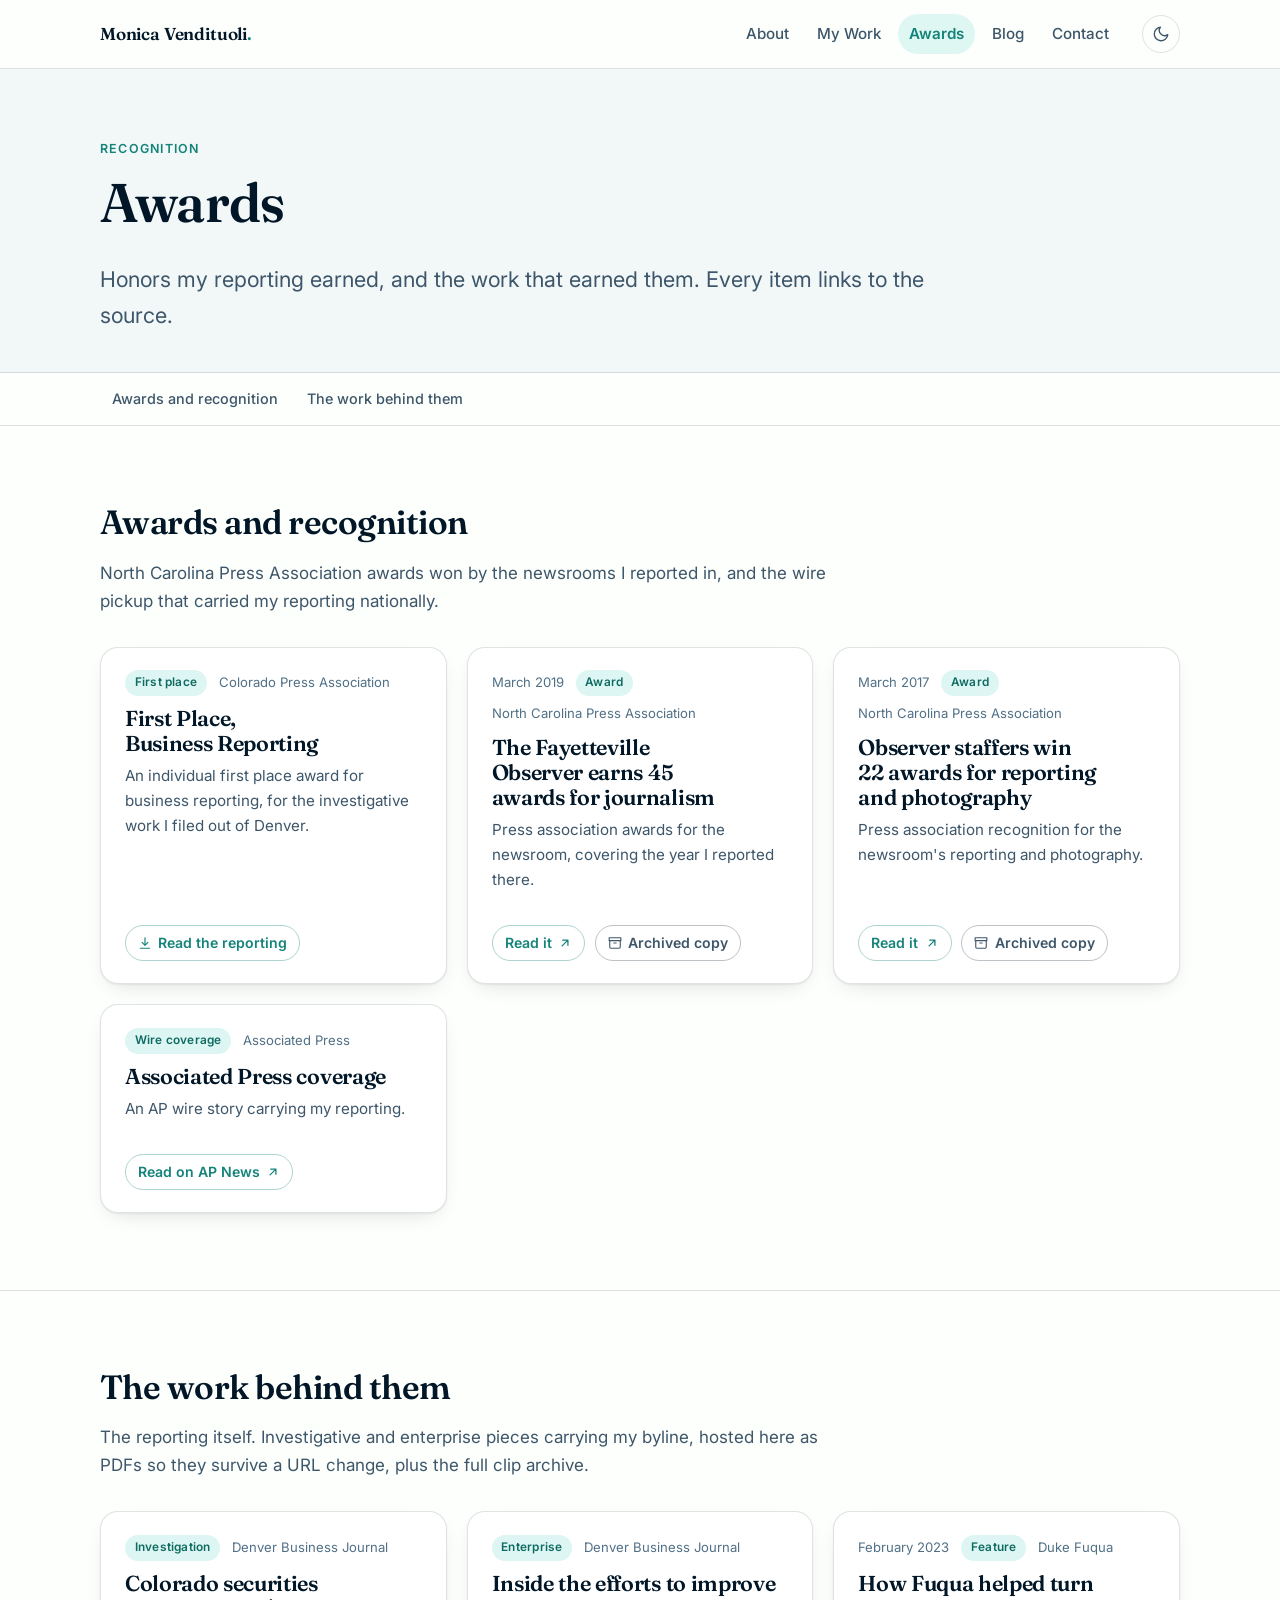
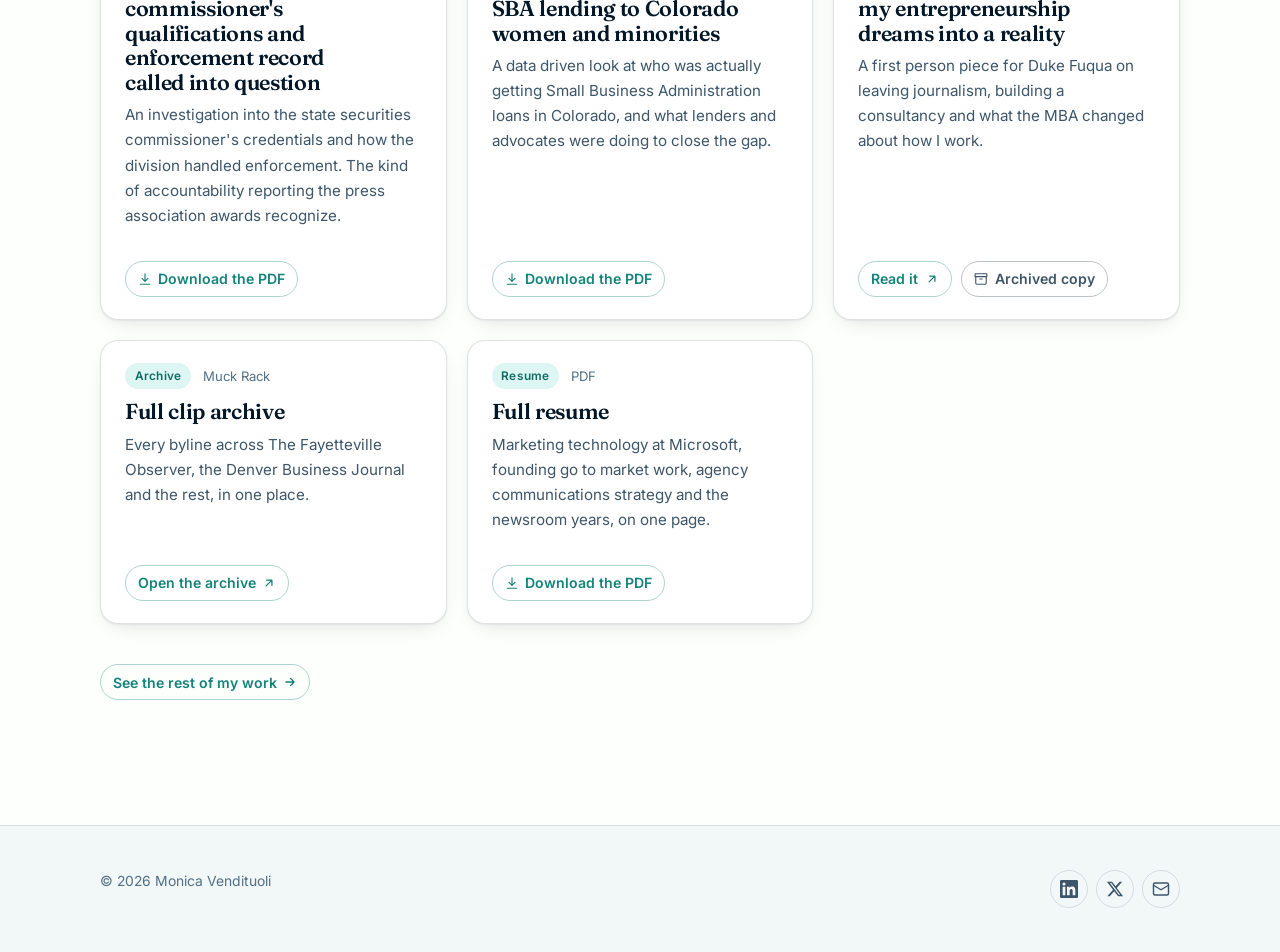
==== awards/index.html @ a5024b76 "Add files via upload" ====
<!DOCTYPE html>
<html lang="en">
<head>
<meta charset="utf-8">
<meta name="viewport" content="width=device-width, initial-scale=1">
<title>Awards, Monica Vendituoli</title>
<meta name="description" content="Awards and recognition for Monica Vendituoli's reporting, including North Carolina Press Association honors, Associated Press wire pickup, and the work behind them.">
<link rel="canonical" href="https://www.monicavendituoli.com/awards/">

<meta property="og:type" content="website">
<meta property="og:site_name" content="Monica Vendituoli">
<meta property="og:title" content="Awards, Monica Vendituoli">
<meta property="og:description" content="Awards and recognition for Monica Vendituoli's reporting, and the work behind them.">
<meta property="og:url" content="https://www.monicavendituoli.com/awards/">
<meta property="og:image" content="https://www.monicavendituoli.com/assets/img/monica.jpg">
<meta name="twitter:card" content="summary">

<link rel="icon" href="/assets/img/favicon.svg" type="image/svg+xml">
<link rel="preconnect" href="https://fonts.googleapis.com">
<link rel="preconnect" href="https://fonts.gstatic.com" crossorigin>
<link rel="stylesheet" href="https://fonts.googleapis.com/css2?family=Fraunces:opsz,wght@9..144,400;9..144,600;9..144,700&family=Inter:wght@400;500;600&display=swap">
<link rel="stylesheet" href="/assets/css/style.css?v=3">
<script>(function(){try{var t=localStorage.getItem('mv-theme');if(t==='dark'||t==='light')document.documentElement.setAttribute('data-theme',t);}catch(e){}})();</script>
</head>
<body>
<a class="skip-link" href="#main">Skip to content</a>

<header class="site-header">
  <div class="wrap">
    <nav class="nav" aria-label="Primary">
      <a class="nav__brand" href="/">Monica Vendituoli<span class="dot">.</span></a>
      <button class="nav__toggle" type="button" aria-expanded="false" aria-controls="nav-links" aria-label="Toggle menu">
        <svg viewBox="0 0 24 24" fill="none" stroke="currentColor" stroke-width="2" stroke-linecap="round" aria-hidden="true"><path d="M3 6h18M3 12h18M3 18h18"/></svg>
      </button>
      <button class="theme-toggle" type="button" aria-label="Switch to dark mode" aria-pressed="false">
        <svg class="icon-moon" viewBox="0 0 24 24" fill="none" stroke="currentColor" stroke-width="1.8" stroke-linecap="round" stroke-linejoin="round" aria-hidden="true"><path d="M21 12.79A9 9 0 1 1 11.21 3 7 7 0 0 0 21 12.79z"/></svg>
        <svg class="icon-sun" viewBox="0 0 24 24" fill="none" stroke="currentColor" stroke-width="1.8" stroke-linecap="round" stroke-linejoin="round" aria-hidden="true"><circle cx="12" cy="12" r="4"/><path d="M12 2v2M12 20v2M4.9 4.9l1.4 1.4M17.7 17.7l1.4 1.4M2 12h2M20 12h2M4.9 19.1l1.4-1.4M17.7 6.3l1.4-1.4"/></svg>
      </button>
      <ul class="nav__links" id="nav-links">
        <li><a href="/">About</a></li>
        <li><a href="/work/">My Work</a></li>
        <li><a href="/awards/" aria-current="page">Awards</a></li>
        <li><a href="/blog/">Blog</a></li>
        <li><a href="/#contact">Contact</a></li>
      </ul>
    </nav>
  </div>
</header>

<main id="main">
  <div class="page-head">
    <div class="wrap">
      <span class="eyebrow">Recognition</span>
      <h1>Awards</h1>
      <p>Honors my reporting earned, and the work that earned them. Every item links to the source.</p>
    </div>
  </div>

  <nav class="subnav" aria-label="Awards sections">
    <div class="wrap">
      <ul>
        <li><a href="#honors">Awards and recognition</a></li>
        <li><a href="#behind">The work behind them</a></li>
      </ul>
    </div>
  </nav>

  <section class="section anchor-offset" id="honors" aria-labelledby="honors-head">
    <div class="wrap">
      <div class="section__head">
        <h2 id="honors-head">Awards and recognition</h2>
        <p>North Carolina Press Association awards won by the newsrooms I reported in, and the wire pickup that carried my reporting nationally.</p>
      </div>
      <div class="grid">
        <article class="card">
          <div class="card__meta"><span class="tag">First place</span><span>Colorado Press Association</span></div>
          <h3>First Place, Business Reporting</h3>
          <p>An individual first place award for business reporting, for the investigative work I filed out of Denver.</p>
          <div class="card__foot">
            <a class="chip-link" href="/assets/files/journalism-colorado-securities-commissioner.pdf?v=2" target="_blank" rel="noopener"><svg viewBox="0 0 24 24" fill="none" stroke="currentColor" stroke-width="2" stroke-linecap="round" stroke-linejoin="round" aria-hidden="true"><path d="M12 3v12M7 11l5 5 5-5M4 21h16"/></svg>Read the reporting</a>
          </div>
        </article>
        <article class="card">
          <div class="card__meta"><time datetime="2019-03-22">March 2019</time><span class="tag">Award</span><span>North Carolina Press Association</span></div>
          <h3>The Fayetteville Observer earns 45 awards for journalism</h3>
          <p>Press association awards for the newsroom, covering the year I reported there.</p>
          <div class="card__foot">
            <a class="chip-link" href="https://www.fayobserver.com/story/news/2019/03/22/observer-earns-45-awards-for-journalism/5650749007/" target="_blank" rel="noopener">Read it<svg viewBox="0 0 24 24" fill="none" stroke="currentColor" stroke-width="2.2" stroke-linecap="round" stroke-linejoin="round" aria-hidden="true"><path d="M7 17 17 7M8 7h9v9"/></svg></a>
            <a class="chip-link chip-link--muted" href="https://web.archive.org/web/20220817011901/https://www.fayobserver.com/story/news/2019/03/22/observer-earns-45-awards-for-journalism/5650749007/" target="_blank" rel="noopener"><svg viewBox="0 0 24 24" fill="none" stroke="currentColor" stroke-width="1.9" stroke-linecap="round" stroke-linejoin="round" aria-hidden="true"><path d="M21 8v11a2 2 0 0 1-2 2H5a2 2 0 0 1-2-2V8M2 3h20v5H2zM10 12h4"/></svg>Archived copy</a>
          </div>
        </article>
          <article class="card">
          <div class="card__meta"><time datetime="2017-03-10">March 2017</time><span class="tag">Award</span><span>North Carolina Press Association</span></div>
          <h3>Observer staffers win 22 awards for reporting and photography</h3>
          <p>Press association recognition for the newsroom's reporting and photography.</p>
          <div class="card__foot">
            <a class="chip-link" href="https://www.fayobserver.com/story/news/2017/03/10/fayetteville-observer-staffers-win-22-awards-for-reporting-and-photography/21984492007/" target="_blank" rel="noopener">Read it<svg viewBox="0 0 24 24" fill="none" stroke="currentColor" stroke-width="2.2" stroke-linecap="round" stroke-linejoin="round" aria-hidden="true"><path d="M7 17 17 7M8 7h9v9"/></svg></a>
            <a class="chip-link chip-link--muted" href="https://web.archive.org/web/20220928231931/https://www.fayobserver.com/story/news/2017/03/10/fayetteville-observer-staffers-win-22-awards-for-reporting-and-photography/21984492007/" target="_blank" rel="noopener"><svg viewBox="0 0 24 24" fill="none" stroke="currentColor" stroke-width="1.9" stroke-linecap="round" stroke-linejoin="round" aria-hidden="true"><path d="M21 8v11a2 2 0 0 1-2 2H5a2 2 0 0 1-2-2V8M2 3h20v5H2zM10 12h4"/></svg>Archived copy</a>
          </div>
        </article>
          <article class="card">
          <div class="card__meta"><span class="tag">Wire coverage</span><span>Associated Press</span></div>
          <h3>Associated Press coverage</h3>
          <p>An AP wire story carrying my reporting.</p>
          <div class="card__foot">
            <a class="chip-link" href="https://apnews.com/general-news-92e2d8ce42274e5898514473f7bfad57" target="_blank" rel="noopener">Read on AP News<svg viewBox="0 0 24 24" fill="none" stroke="currentColor" stroke-width="2.2" stroke-linecap="round" stroke-linejoin="round" aria-hidden="true"><path d="M7 17 17 7M8 7h9v9"/></svg></a>
          </div>
        </article>
      </div>
    </div>
  </section>

  <section class="section anchor-offset" id="behind" aria-labelledby="behind-head">
    <div class="wrap">
      <div class="section__head">
        <h2 id="behind-head">The work behind them</h2>
        <p>The reporting itself. Investigative and enterprise pieces carrying my byline, hosted here as PDFs so they survive a URL change, plus the full clip archive.</p>
      </div>
      <div class="grid">

        <article class="card">
          <div class="card__meta"><span class="tag">Investigation</span><span>Denver Business Journal</span></div>
          <h3>Colorado securities commissioner's qualifications and enforcement record called into question</h3>
          <p>An investigation into the state securities commissioner's credentials and how the division handled enforcement. The kind of accountability reporting the press association awards recognize.</p>
          <div class="card__foot">
            <a class="chip-link" href="/assets/files/journalism-colorado-securities-commissioner.pdf?v=2" target="_blank" rel="noopener"><svg viewBox="0 0 24 24" fill="none" stroke="currentColor" stroke-width="2" stroke-linecap="round" stroke-linejoin="round" aria-hidden="true"><path d="M12 3v12M7 11l5 5 5-5M4 21h16"/></svg>Download the PDF</a>
          </div>
        </article>

        <article class="card">
          <div class="card__meta"><span class="tag">Enterprise</span><span>Denver Business Journal</span></div>
          <h3>Inside the efforts to improve SBA lending to Colorado women and minorities</h3>
          <p>A data driven look at who was actually getting Small Business Administration loans in Colorado, and what lenders and advocates were doing to close the gap.</p>
          <div class="card__foot">
            <a class="chip-link" href="/assets/files/journalism-sba-lending-colorado.pdf?v=2" target="_blank" rel="noopener"><svg viewBox="0 0 24 24" fill="none" stroke="currentColor" stroke-width="2" stroke-linecap="round" stroke-linejoin="round" aria-hidden="true"><path d="M12 3v12M7 11l5 5 5-5M4 21h16"/></svg>Download the PDF</a>
          </div>
        </article>

        <article class="card">
          <div class="card__meta"><time datetime="2023-02-21">February 2023</time><span class="tag">Feature</span><span>Duke Fuqua</span></div>
          <h3>How Fuqua helped turn my entrepreneurship dreams into a reality</h3>
          <p>A first person piece for Duke Fuqua on leaving journalism, building a consultancy and what the MBA changed about how I work.</p>
          <div class="card__foot">
            <a class="chip-link" href="https://blogs.fuqua.duke.edu/duke-mba/2023/02/21/monica-vendituoli/how-fuqua-helped-turn-my-entrepreneurship-dreams-into-a-reality" target="_blank" rel="noopener">Read it<svg viewBox="0 0 24 24" fill="none" stroke="currentColor" stroke-width="2.2" stroke-linecap="round" stroke-linejoin="round" aria-hidden="true"><path d="M7 17 17 7M8 7h9v9"/></svg></a>
            <a class="chip-link chip-link--muted" href="https://web.archive.org/web/20260313174209/https://blogs.fuqua.duke.edu/duke-mba/2023/02/21/monica-vendituoli/how-fuqua-helped-turn-my-entrepreneurship-dreams-into-a-reality" target="_blank" rel="noopener"><svg viewBox="0 0 24 24" fill="none" stroke="currentColor" stroke-width="1.9" stroke-linecap="round" stroke-linejoin="round" aria-hidden="true"><path d="M21 8v11a2 2 0 0 1-2 2H5a2 2 0 0 1-2-2V8M2 3h20v5H2zM10 12h4"/></svg>Archived copy</a>
          </div>
        </article>

        <article class="card">
          <div class="card__meta"><span class="tag">Archive</span><span>Muck Rack</span></div>
          <h3>Full clip archive</h3>
          <p>Every byline across The Fayetteville Observer, the Denver Business Journal and the rest, in one place.</p>
          <div class="card__foot">
            <a class="chip-link" href="https://muckrack.com/mvendituoli/articles" target="_blank" rel="noopener">Open the archive<svg viewBox="0 0 24 24" fill="none" stroke="currentColor" stroke-width="2.2" stroke-linecap="round" stroke-linejoin="round" aria-hidden="true"><path d="M7 17 17 7M8 7h9v9"/></svg></a>
          </div>
        </article>


        <article class="card">
          <div class="card__meta"><span class="tag">Resume</span><span>PDF</span></div>
          <h3>Full resume</h3>
          <p>Marketing technology at Microsoft, founding go to market work, agency communications strategy and the newsroom years, on one page.</p>
          <div class="card__foot">
            <a class="chip-link" href="/assets/files/monica-vendituoli-resume.pdf?v=1" download><svg viewBox="0 0 24 24" fill="none" stroke="currentColor" stroke-width="2" stroke-linecap="round" stroke-linejoin="round" aria-hidden="true"><path d="M12 3v12M7 11l5 5 5-5M4 21h16"/></svg>Download the PDF</a>
          </div>
        </article>
      </div>
      <p style="margin-top:2.5rem">
        <a class="chip-link" href="/work/">See the rest of my work<svg viewBox="0 0 24 24" fill="none" stroke="currentColor" stroke-width="2.2" stroke-linecap="round" stroke-linejoin="round" aria-hidden="true"><path d="M5 12h14M13 6l6 6-6 6"/></svg></a>
      </p>
    </div>
  </section>
</main>

<footer class="site-footer">
  <div class="wrap footer__inner">
    <p class="footer__meta">&copy; <span data-year>2026</span> Monica Vendituoli</p>
    <div class="footer__social">
      <a href="https://www.linkedin.com/in/monicavendituoli/" target="_blank" rel="noopener me" aria-label="LinkedIn"><svg viewBox="0 0 24 24" fill="currentColor" aria-hidden="true"><path d="M20.45 20.45h-3.56v-5.57c0-1.33-.02-3.04-1.85-3.04-1.85 0-2.14 1.45-2.14 2.94v5.67H9.34V9h3.42v1.56h.05a3.75 3.75 0 0 1 3.37-1.85c3.6 0 4.27 2.37 4.27 5.46zM5.34 7.43a2.07 2.07 0 1 1 0-4.14 2.07 2.07 0 0 1 0 4.14zM7.12 20.45H3.55V9h3.57zM22.22 0H1.77C.79 0 0 .77 0 1.72v20.56C0 23.23.79 24 1.77 24h20.45c.98 0 1.78-.77 1.78-1.72V1.72C24 .77 23.2 0 22.22 0z"/></svg></a>
      <a href="https://x.com/mvendituoli" target="_blank" rel="noopener me" aria-label="X"><svg viewBox="0 0 24 24" fill="currentColor" aria-hidden="true"><path d="M18.24 2.25h3.31l-7.23 8.26 8.5 11.24h-6.65l-5.22-6.82-5.96 6.82H1.68l7.73-8.84L1.25 2.25h6.82l4.71 6.23zm-1.16 17.52h1.83L7.08 4.13H5.11z"/></svg></a>
      <a href="mailto:monica.a.vendituoli@gmail.com" aria-label="Email"><svg viewBox="0 0 24 24" fill="none" stroke="currentColor" stroke-width="1.9" stroke-linecap="round" stroke-linejoin="round" aria-hidden="true"><rect x="2" y="4" width="20" height="16" rx="2"/><path d="m2 7 10 6 10-6"/></svg></a>
    </div>
  </div>
</footer>

<script src="/assets/js/main.js?v=2" defer></script>
</body>
</html>
---- assets/css/style.css ----
/* ==========================================================================
   monicavendituoli.com
   Palette: https://coolors.co/palette/011627-fdfffc-2ec4b6-e71d36-ff9f1c
   ========================================================================== */

:root {
  /* Brand ramp */
  --ink-900:   #011627;  /* rich black */
  --paper:     #fdfffc;  /* baby powder */
  --teal:      #2ec4b6;  /* tiffany blue */
  --red:       #e71d36;  /* rose red */
  --orange:    #ff9f1c;  /* orange peel */

  /* Semantic tokens, light (default) */
  --bg:           #fdfffc;
  --bg-raised:    #ffffff;
  --bg-sunken:    #f2f7f8;
  --text:         #011627;
  --text-muted:   #3d566a;
  --text-subtle:  #517086;
  --accent:       #14837a;   /* teal darkened to 4.58:1 for link text */
  --accent-hover: #0f7268;
  --accent-soft:  rgba(46, 196, 182, 0.14);
  --rule:         rgba(1, 22, 39, 0.12);
  --rule-strong:  rgba(1, 22, 39, 0.26);
  --tag-bg:       rgba(46, 196, 182, 0.16);
  --tag-text:     #0f6b62;
  --shadow:       0 1px 2px rgba(1,22,39,.06), 0 8px 24px -12px rgba(1,22,39,.20);
  --shadow-lift:  0 2px 4px rgba(1,22,39,.08), 0 18px 40px -18px rgba(1,22,39,.32);
  --focus:        #14837a;

  /* Type */
  --font-display: "Fraunces", "Iowan Old Style", "Palatino Linotype", Palatino, Georgia, serif;
  --font-body: "Inter", -apple-system, BlinkMacSystemFont, "Segoe UI", Roboto, Helvetica, Arial, sans-serif;

  /* Layout */
  --measure: 68ch;
  --page: 1080px;
  --page-narrow: 760px;
  --radius: 12px;
  --radius-lg: 18px;
  --step: clamp(1rem, 0.6rem + 1.2vw, 1.35rem);
}

/* Shared dark values, used by both the system preference and the toggle */
@media (prefers-color-scheme: dark) {
  :root:not([data-theme="light"]) {
    --bg:           #011627;
    --bg-raised:    #07202f;
    --bg-sunken:    #010f1c;
    --text:         #fdfffc;
    --text-muted:   #b8c9d4;
    --text-subtle:  #8fa6b5;
    --accent:       #2ec4b6;
    --accent-hover: #4ad4c7;
    --accent-soft:  rgba(46, 196, 182, 0.18);
    --rule:         rgba(253, 255, 252, 0.15);
    --rule-strong:  rgba(253, 255, 252, 0.30);
    --tag-bg:       rgba(46, 196, 182, 0.18);
    --tag-text:     #6fded2;
    --shadow:       0 1px 2px rgba(0,0,0,.40), 0 8px 24px -12px rgba(0,0,0,.65);
    --shadow-lift:  0 2px 4px rgba(0,0,0,.45), 0 18px 40px -18px rgba(0,0,0,.75);
    --focus:        #2ec4b6;
  }
}

:root[data-theme="dark"] {
  --bg:           #011627;
  --bg-raised:    #07202f;
  --bg-sunken:    #010f1c;
  --text:         #fdfffc;
  --text-muted:   #b8c9d4;
  --text-subtle:  #8fa6b5;
  --accent:       #2ec4b6;
  --accent-hover: #4ad4c7;
  --accent-soft:  rgba(46, 196, 182, 0.18);
  --rule:         rgba(253, 255, 252, 0.15);
  --rule-strong:  rgba(253, 255, 252, 0.30);
  --tag-bg:       rgba(46, 196, 182, 0.18);
  --tag-text:     #6fded2;
  --shadow:       0 1px 2px rgba(0,0,0,.40), 0 8px 24px -12px rgba(0,0,0,.65);
  --shadow-lift:  0 2px 4px rgba(0,0,0,.45), 0 18px 40px -18px rgba(0,0,0,.75);
  --focus:        #2ec4b6;
}

/* --------------------------------------------------------------------------
   Reset & base
   -------------------------------------------------------------------------- */

*, *::before, *::after { box-sizing: border-box; }

html {
  -webkit-text-size-adjust: 100%;
  scroll-behavior: smooth;
  scroll-padding-top: 132px;
}

@media (prefers-reduced-motion: reduce) {
  html { scroll-behavior: auto; }
  *, *::before, *::after {
    animation-duration: .001ms !important;
    transition-duration: .001ms !important;
  }
}

body {
  margin: 0;
  background: var(--bg);
  color: var(--text);
  font-family: var(--font-body);
  font-size: clamp(1rem, .97rem + .15vw, 1.0625rem);
  line-height: 1.65;
  -webkit-font-smoothing: antialiased;
  text-rendering: optimizeLegibility;
  transition: background-color .25s ease, color .25s ease;
}

img { max-width: 100%; height: auto; display: block; }

h1, h2, h3, h4 {
  font-family: var(--font-display);
  font-weight: 600;
  line-height: 1.15;
  letter-spacing: -0.015em;
  margin: 0 0 .5em;
  text-wrap: balance;
}

h1 { font-size: clamp(2.1rem, 1.5rem + 2.6vw, 3.4rem); }
h2 { font-size: clamp(1.55rem, 1.25rem + 1.2vw, 2.1rem); }
h3 { font-size: clamp(1.15rem, 1.05rem + .45vw, 1.35rem); }

p { margin: 0 0 1.1em; }
p:last-child { margin-bottom: 0; }

a {
  color: var(--accent);
  text-decoration-color: color-mix(in srgb, var(--accent) 45%, transparent);
  text-underline-offset: 3px;
  transition: color .15s ease, text-decoration-color .15s ease;
}
a:hover { color: var(--accent-hover); text-decoration-color: currentColor; }

:focus-visible {
  outline: 2.5px solid var(--focus);
  outline-offset: 3px;
  border-radius: 4px;
}

hr {
  border: 0;
  border-top: 1px solid var(--rule);
  margin: 3rem 0;
}

::selection { background: var(--accent-soft); }

/* --------------------------------------------------------------------------
   Layout primitives
   -------------------------------------------------------------------------- */

.wrap {
  width: min(100% - 2.5rem, var(--page));
  margin-inline: auto;
}
.wrap--narrow { width: min(100% - 2.5rem, var(--page-narrow)); }

.section { padding-block: clamp(3rem, 6vw, 5rem); }
.section + .section { border-top: 1px solid var(--rule); }

.skip-link {
  position: absolute;
  left: -9999px;
  top: 0;
  background: var(--accent);
  color: #fff;
  padding: .7rem 1.1rem;
  border-radius: 0 0 var(--radius) 0;
  z-index: 200;
  font-weight: 600;
}
.skip-link:focus { left: 0; color: #fff; }

/* --------------------------------------------------------------------------
   Header / nav
   -------------------------------------------------------------------------- */

.site-header {
  position: sticky;
  top: 0;
  z-index: 100;
  background: color-mix(in srgb, var(--bg) 88%, transparent);
  backdrop-filter: saturate(180%) blur(12px);
  -webkit-backdrop-filter: saturate(180%) blur(12px);
  border-bottom: 1px solid var(--rule);
}

.nav {
  display: flex;
  align-items: center;
  gap: 1rem;
  min-height: 68px;
}

.nav__brand {
  font-family: var(--font-display);
  font-weight: 600;
  font-size: 1.08rem;
  letter-spacing: -0.01em;
  color: var(--text);
  text-decoration: none;
  margin-right: auto;
  padding: .3rem 0;
}
.nav__brand:hover { color: var(--accent); }
.nav__brand .dot { color: var(--accent); }

.nav__links {
  order: 2;
  display: flex;
  align-items: center;
  gap: .35rem;
  list-style: none;
  margin: 0;
  padding: 0;
}

.nav__links a {
  display: block;
  padding: .45rem .7rem;
  border-radius: 999px;
  color: var(--text-muted);
  text-decoration: none;
  font-size: .95rem;
  font-weight: 500;
  transition: background-color .15s ease, color .15s ease;
}
.nav__links a:hover { background: var(--tag-bg); color: var(--text); }
.nav__links a[aria-current="page"] {
  color: var(--accent);
  background: var(--accent-soft);
  font-weight: 600;
}

.theme-toggle {
  order: 3;
  display: inline-grid;
  place-items: center;
  width: 38px;
  height: 38px;
  margin-left: .35rem;
  border: 1px solid var(--rule);
  border-radius: 999px;
  background: transparent;
  color: var(--text-muted);
  cursor: pointer;
  transition: background-color .15s ease, color .15s ease, border-color .15s ease;
}
.theme-toggle:hover { background: var(--tag-bg); color: var(--text); border-color: var(--rule-strong); }
.theme-toggle svg { width: 18px; height: 18px; }
.theme-toggle .icon-sun { display: none; }
:root[data-theme="dark"] .theme-toggle .icon-sun { display: block; }
:root[data-theme="dark"] .theme-toggle .icon-moon { display: none; }
@media (prefers-color-scheme: dark) {
  :root:not([data-theme="light"]) .theme-toggle .icon-sun { display: block; }
  :root:not([data-theme="light"]) .theme-toggle .icon-moon { display: none; }
}

.nav__toggle {
  display: none;
  width: 38px; height: 38px;
  border: 1px solid var(--rule);
  border-radius: 10px;
  background: transparent;
  color: var(--text);
  cursor: pointer;
  place-items: center;
}
.nav__toggle svg { width: 20px; height: 20px; }

@media (max-width: 700px) {
  .nav__toggle { display: grid; order: 3; }
  .theme-toggle { order: 2; margin-left: 0; }
  .nav__brand { order: 1; }
  .nav__links {
    order: 4;
    flex-basis: 100%;
    flex-direction: column;
    align-items: stretch;
    gap: .1rem;
    padding-bottom: .8rem;
  }
  .nav { flex-wrap: wrap; padding-block: .6rem; }
  .nav__links[hidden] { display: none; }
  .nav__links a { padding: .6rem .8rem; border-radius: 8px; }
}

/* --------------------------------------------------------------------------
   Hero (About page)
   -------------------------------------------------------------------------- */

.hero {
  padding-block: clamp(2.75rem, 6vw, 5.5rem) clamp(2.5rem, 5vw, 4rem);
}

.hero__grid {
  display: grid;
  grid-template-columns: 220px minmax(0, 1fr);
  gap: clamp(1.75rem, 4vw, 3.5rem);
  align-items: start;
}

@media (max-width: 720px) {
  .hero__grid { grid-template-columns: 1fr; gap: 1.75rem; }
}

.hero__photo {
  width: 220px;
  max-width: 100%;
  aspect-ratio: 1;
  border-radius: 50%;
  object-fit: cover;
  object-position: 50% 22%;
  border: 4px solid var(--bg-raised);
  box-shadow: var(--shadow-lift);
}

.eyebrow {
  display: inline-block;
  font-size: .78rem;
  font-weight: 600;
  letter-spacing: .1em;
  text-transform: uppercase;
  color: var(--accent);
  margin-bottom: .8rem;
}

.hero h1 { margin-bottom: .35em; }

.hero__role {
  font-size: clamp(1.02rem, .98rem + .3vw, 1.18rem);
  color: var(--text-muted);
  font-weight: 500;
  margin-bottom: 1.5rem;
}

.bio { max-width: var(--measure); }
.bio p { font-size: var(--step); line-height: 1.7; }
.bio p:first-of-type::first-letter { /* no drop cap — kept subtle */ }

.bio strong { font-weight: 600; color: var(--text); }

/* --------------------------------------------------------------------------
   Buttons & social
   -------------------------------------------------------------------------- */

.btn-row {
  display: flex;
  flex-wrap: wrap;
  gap: .7rem;
  margin-top: 1.9rem;
}

.btn {
  display: inline-flex;
  align-items: center;
  gap: .5rem;
  padding: .62rem 1.15rem;
  border-radius: 999px;
  font-size: .95rem;
  font-weight: 600;
  text-decoration: none;
  border: 1px solid transparent;
  cursor: pointer;
  transition: transform .12s ease, background-color .15s ease, border-color .15s ease, color .15s ease, box-shadow .15s ease;
}
.btn svg { width: 17px; height: 17px; flex: none; }

.btn--primary {
  background: var(--accent);
  color: #fffdf5;
  box-shadow: var(--shadow);
}
.btn--primary:hover { background: var(--accent-hover); color: #fffdf5; transform: translateY(-1px); }

.btn--ghost {
  background: transparent;
  color: var(--text);
  border-color: var(--rule-strong);
}
.btn--ghost:hover { background: var(--tag-bg); color: var(--text); transform: translateY(-1px); }

/* --------------------------------------------------------------------------
   Cards & grids
   -------------------------------------------------------------------------- */

.grid {
  display: grid;
  gap: 1.25rem;
  grid-template-columns: repeat(auto-fill, minmax(min(100%, 300px), 1fr));
}

.card {
  display: flex;
  flex-direction: column;
  background: var(--bg-raised);
  border: 1px solid var(--rule);
  border-radius: var(--radius-lg);
  padding: 1.4rem 1.5rem;
  box-shadow: var(--shadow);
  transition: transform .16s ease, box-shadow .16s ease, border-color .16s ease;
}
.card:hover { transform: translateY(-2px); box-shadow: var(--shadow-lift); border-color: var(--rule-strong); }

.card h3 { margin-bottom: .4rem; }
.card h3 a { color: var(--text); text-decoration: none; }
.card h3 a:hover { color: var(--accent); }

.card__meta {
  font-size: .82rem;
  color: var(--text-subtle);
  margin-bottom: .7rem;
  display: flex;
  flex-wrap: wrap;
  gap: .45rem .75rem;
  align-items: center;
}

.card p { font-size: .95rem; color: var(--text-muted); }

.card__foot {
  margin-top: auto;
  padding-top: 1rem;
  display: flex;
  flex-wrap: wrap;
  gap: .6rem;
}

.tag {
  display: inline-block;
  padding: .2rem .6rem;
  border-radius: 999px;
  background: var(--tag-bg);
  color: var(--tag-text);
  font-size: .74rem;
  font-weight: 600;
  letter-spacing: .02em;
}

.chip-link {
  display: inline-flex;
  align-items: center;
  gap: .4rem;
  font-size: .88rem;
  font-weight: 600;
  text-decoration: none;
  color: var(--accent);
  padding: .34rem .75rem;
  border: 1px solid color-mix(in srgb, var(--accent) 35%, transparent);
  border-radius: 999px;
  transition: background-color .15s ease, border-color .15s ease;
}
.chip-link:hover { background: var(--accent-soft); border-color: var(--accent); }
.chip-link svg { width: 14px; height: 14px; }

/* Section intro */
.section__head { max-width: var(--measure); margin-bottom: 2rem; }
.section__head p { color: var(--text-muted); }

.anchor-offset { scroll-margin-top: 132px; }

/* Work page: sticky sub-nav */
.subnav {
  position: sticky;
  top: 68px;
  z-index: 50;
  background: color-mix(in srgb, var(--bg) 92%, transparent);
  backdrop-filter: blur(10px);
  -webkit-backdrop-filter: blur(10px);
  border-bottom: 1px solid var(--rule);
  overflow-x: auto;
  scrollbar-width: none;
}
.subnav::-webkit-scrollbar { display: none; }
.subnav ul {
  display: flex;
  gap: .3rem;
  list-style: none;
  margin: 0;
  padding: .55rem 0;
  white-space: nowrap;
}
.subnav a {
  display: block;
  padding: .35rem .75rem;
  border-radius: 999px;
  font-size: .9rem;
  font-weight: 500;
  color: var(--text-muted);
  text-decoration: none;
}
.subnav a:hover { background: var(--tag-bg); color: var(--text); }
.subnav a.is-active { background: var(--accent-soft); color: var(--accent); font-weight: 600; }

/* Page header band */
.page-head {
  padding-block: clamp(2.5rem, 5vw, 4rem) clamp(1.75rem, 3vw, 2.5rem);
  border-bottom: 1px solid var(--rule);
  background: var(--bg-sunken);
}
.page-head p { max-width: var(--measure); color: var(--text-muted); font-size: var(--step); }

/* Notice / callout */
.note {
  border-left: 3px solid var(--teal);
  background: var(--tag-bg);
  padding: .9rem 1.1rem;
  border-radius: 0 var(--radius) var(--radius) 0;
  font-size: .92rem;
  color: var(--text-muted);
}

/* Embedded post wrapper (LinkedIn/X iframes) */
.embed {
  border: 1px solid var(--rule);
  border-radius: var(--radius);
  overflow: hidden;
  background: var(--bg-raised);
}
.embed iframe { display: block; width: 100%; border: 0; }

/* --------------------------------------------------------------------------
   Prose (blog posts)
   -------------------------------------------------------------------------- */

.prose { max-width: var(--measure); }
.prose h2 { margin-top: 2.2em; }
.prose h3 { margin-top: 1.8em; }
.prose li { margin-bottom: .4em; }
.prose blockquote {
  margin: 1.8em 0;
  padding: .2em 0 .2em 1.3em;
  border-left: 3px solid var(--orange);
  color: var(--text-muted);
  font-style: italic;
}
.prose img { border-radius: var(--radius); margin-block: 1.8em; }
.prose code {
  background: var(--tag-bg);
  padding: .12em .38em;
  border-radius: 5px;
  font-size: .9em;
}

/* --------------------------------------------------------------------------
   Footer
   -------------------------------------------------------------------------- */

.site-footer {
  border-top: 1px solid var(--rule);
  background: var(--bg-sunken);
  padding-block: 2.75rem;
  margin-top: 3rem;
}
.footer__inner {
  display: flex;
  flex-wrap: wrap;
  gap: 1.25rem;
  align-items: center;
  justify-content: space-between;
}
.footer__social { display: flex; gap: .5rem; }
.footer__social a {
  display: inline-grid;
  place-items: center;
  width: 38px; height: 38px;
  border-radius: 999px;
  border: 1px solid var(--rule);
  color: var(--text-muted);
  transition: background-color .15s ease, color .15s ease, border-color .15s ease;
}
.footer__social a:hover { background: var(--accent-soft); color: var(--accent); border-color: var(--accent); }
.footer__social svg { width: 18px; height: 18px; }
.footer__meta { font-size: .87rem; color: var(--text-subtle); }

/* X / Twitter embed grid */
.tweet-grid {
  display: grid;
  gap: 1rem;
  grid-template-columns: repeat(auto-fill, minmax(min(100%, 320px), 1fr));
  align-items: start;
}
.tweet-grid blockquote.twitter-tweet {
  margin: 0;
  border: 1px solid var(--rule);
  border-radius: var(--radius);
  background: var(--bg-raised);
  padding: 1rem 1.1rem;
  font-size: .93rem;
}
.tweet-grid .twitter-tweet-rendered { border: 0; padding: 0; background: none; }

/* Muted secondary chip, used for archived copies */
.chip-link--muted {
  color: var(--text-muted);
  border-color: var(--rule-strong);
}
.chip-link--muted:hover {
  background: var(--tag-bg);
  border-color: var(--rule-strong);
  color: var(--text);
}

/* Framed external page and LinkedIn post embeds */
.embed--page iframe,
.li-embed iframe {
  display: block;
  width: 100%;
  border: 0;
  background: #fff;
}
.li-embed {
  border: 1px solid var(--rule);
  border-radius: var(--radius);
  overflow: hidden;
  background: var(--bg-raised);
  max-width: 560px;
}

/* Facebook post embeds */
.fb-grid {
  display: grid;
  gap: 1.25rem;
  grid-template-columns: repeat(auto-fill, minmax(min(100%, 340px), 1fr));
  align-items: start;
}
.fb-embed {
  border: 1px solid var(--rule);
  border-radius: var(--radius);
  padding: 1rem;
  background: var(--bg-raised);
}
.fb-embed iframe { display: block; width: 100%; border: 0; background: #fff; border-radius: 8px; }
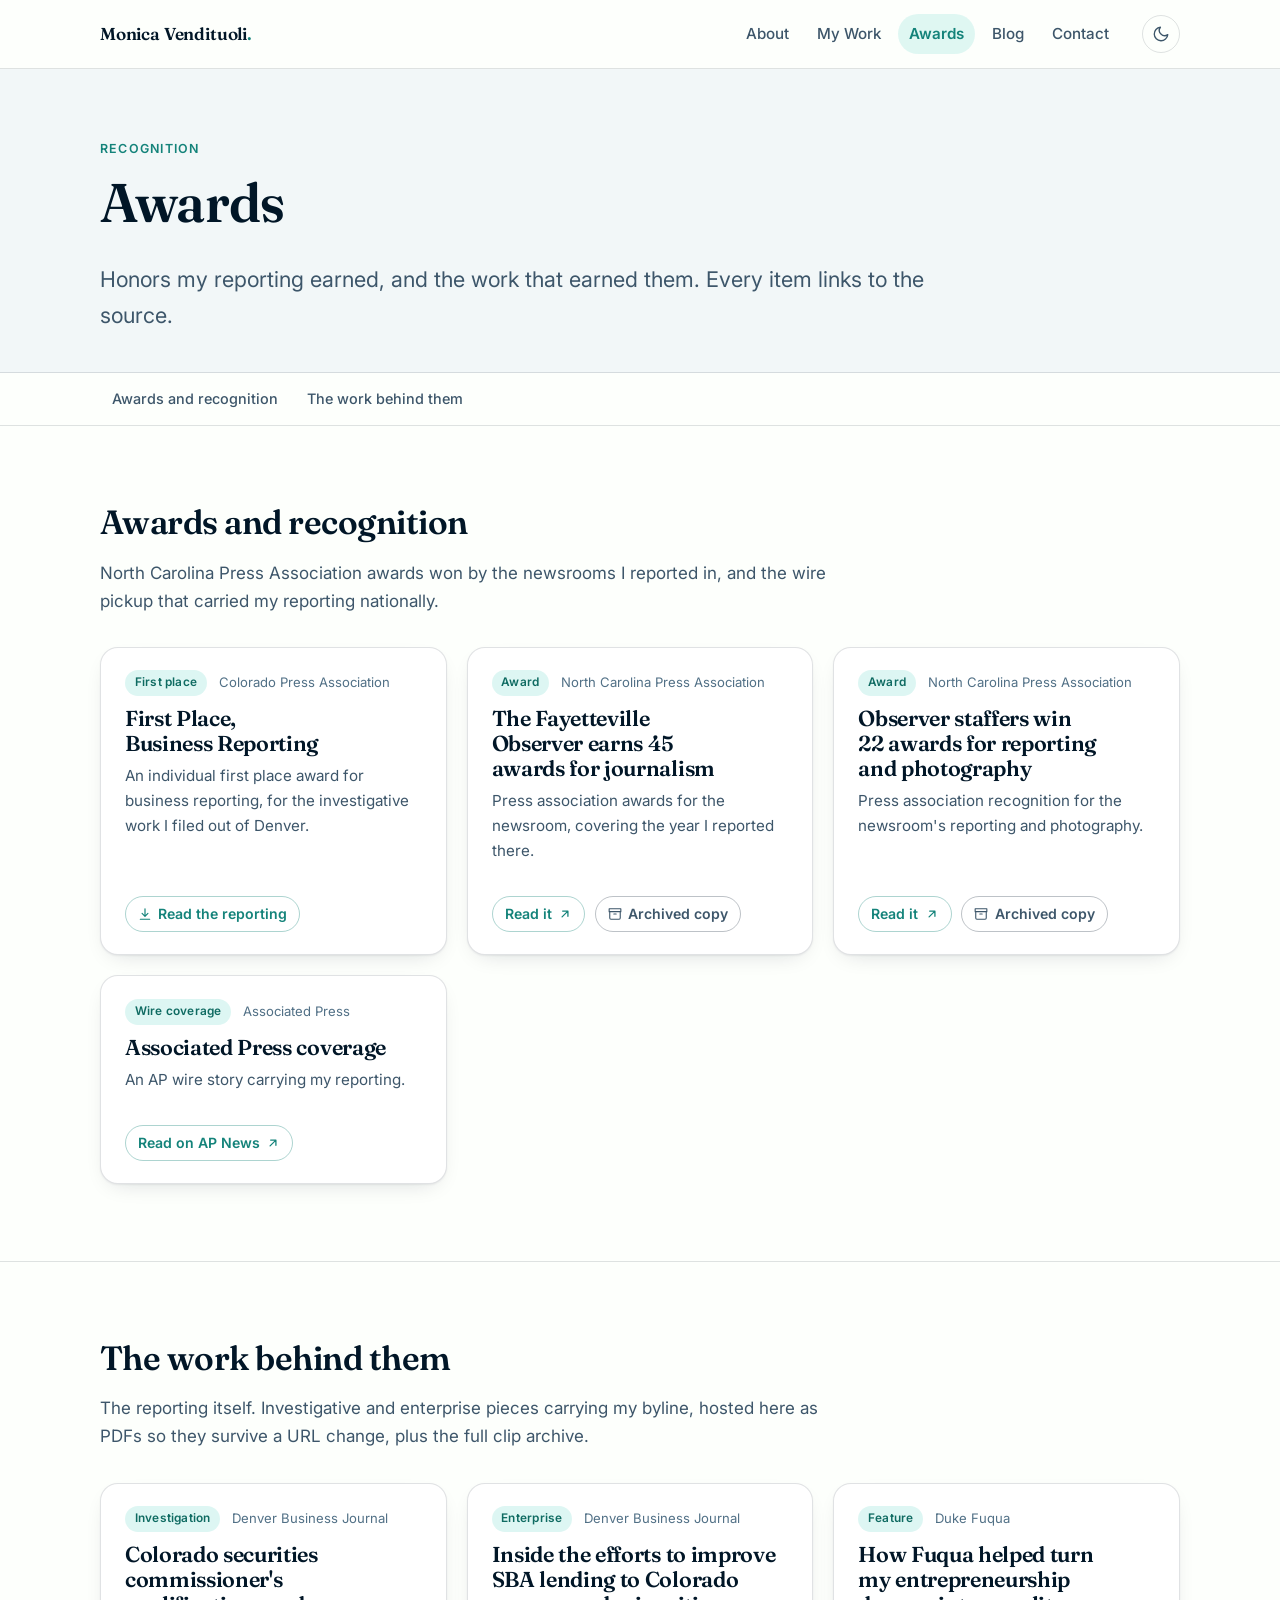
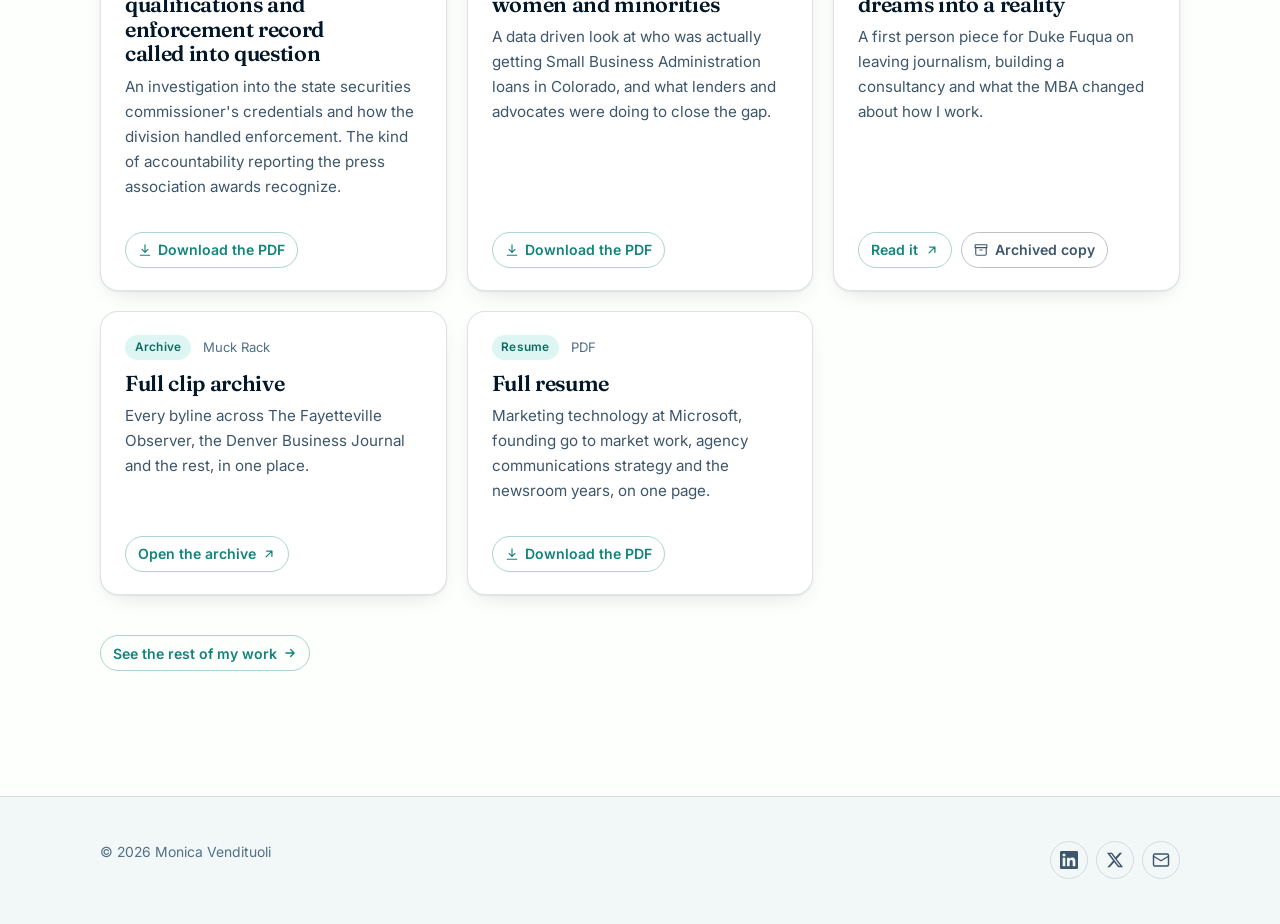
==== commit 8089b6cc: "Add files via upload" ====
--- a/awards/index.html
+++ b/awards/index.html
@@ -81,7 +81,7 @@
           </div>
         </article>
         <article class="card">
-          <div class="card__meta"><time datetime="2019-03-22">March 2019</time><span class="tag">Award</span><span>North Carolina Press Association</span></div>
+          <div class="card__meta"><span class="tag">Award</span><span>North Carolina Press Association</span></div>
           <h3>The Fayetteville Observer earns 45 awards for journalism</h3>
           <p>Press association awards for the newsroom, covering the year I reported there.</p>
           <div class="card__foot">
@@ -90,7 +90,7 @@
           </div>
         </article>
           <article class="card">
-          <div class="card__meta"><time datetime="2017-03-10">March 2017</time><span class="tag">Award</span><span>North Carolina Press Association</span></div>
+          <div class="card__meta"><span class="tag">Award</span><span>North Carolina Press Association</span></div>
           <h3>Observer staffers win 22 awards for reporting and photography</h3>
           <p>Press association recognition for the newsroom's reporting and photography.</p>
           <div class="card__foot">
@@ -137,7 +137,7 @@
         </article>
 
         <article class="card">
-          <div class="card__meta"><time datetime="2023-02-21">February 2023</time><span class="tag">Feature</span><span>Duke Fuqua</span></div>
+          <div class="card__meta"><span class="tag">Feature</span><span>Duke Fuqua</span></div>
           <h3>How Fuqua helped turn my entrepreneurship dreams into a reality</h3>
           <p>A first person piece for Duke Fuqua on leaving journalism, building a consultancy and what the MBA changed about how I work.</p>
           <div class="card__foot">
--- a/assets/css/style.css
+++ b/assets/css/style.css
@@ -469,6 +469,27 @@
 
 .anchor-offset { scroll-margin-top: 132px; }
 
+/* Subsection inside a section, used for client awards under earned media */
+.subsection { margin-top: 3.5rem; scroll-margin-top: 132px; }
+.subsection::before {
+  content: "";
+  display: block;
+  height: 1px;
+  background: var(--accent-soft);
+  margin-bottom: 2.25rem;
+}
+.subsection__head {
+  font-family: var(--font-display);
+  font-size: 1.35rem;
+  margin-bottom: .5rem;
+}
+.subsection__intro {
+  max-width: var(--measure);
+  color: var(--text-muted);
+  margin-bottom: 1.75rem;
+}
+
+
 /* Work page: sticky sub-nav */
 .subnav {
   position: sticky;
